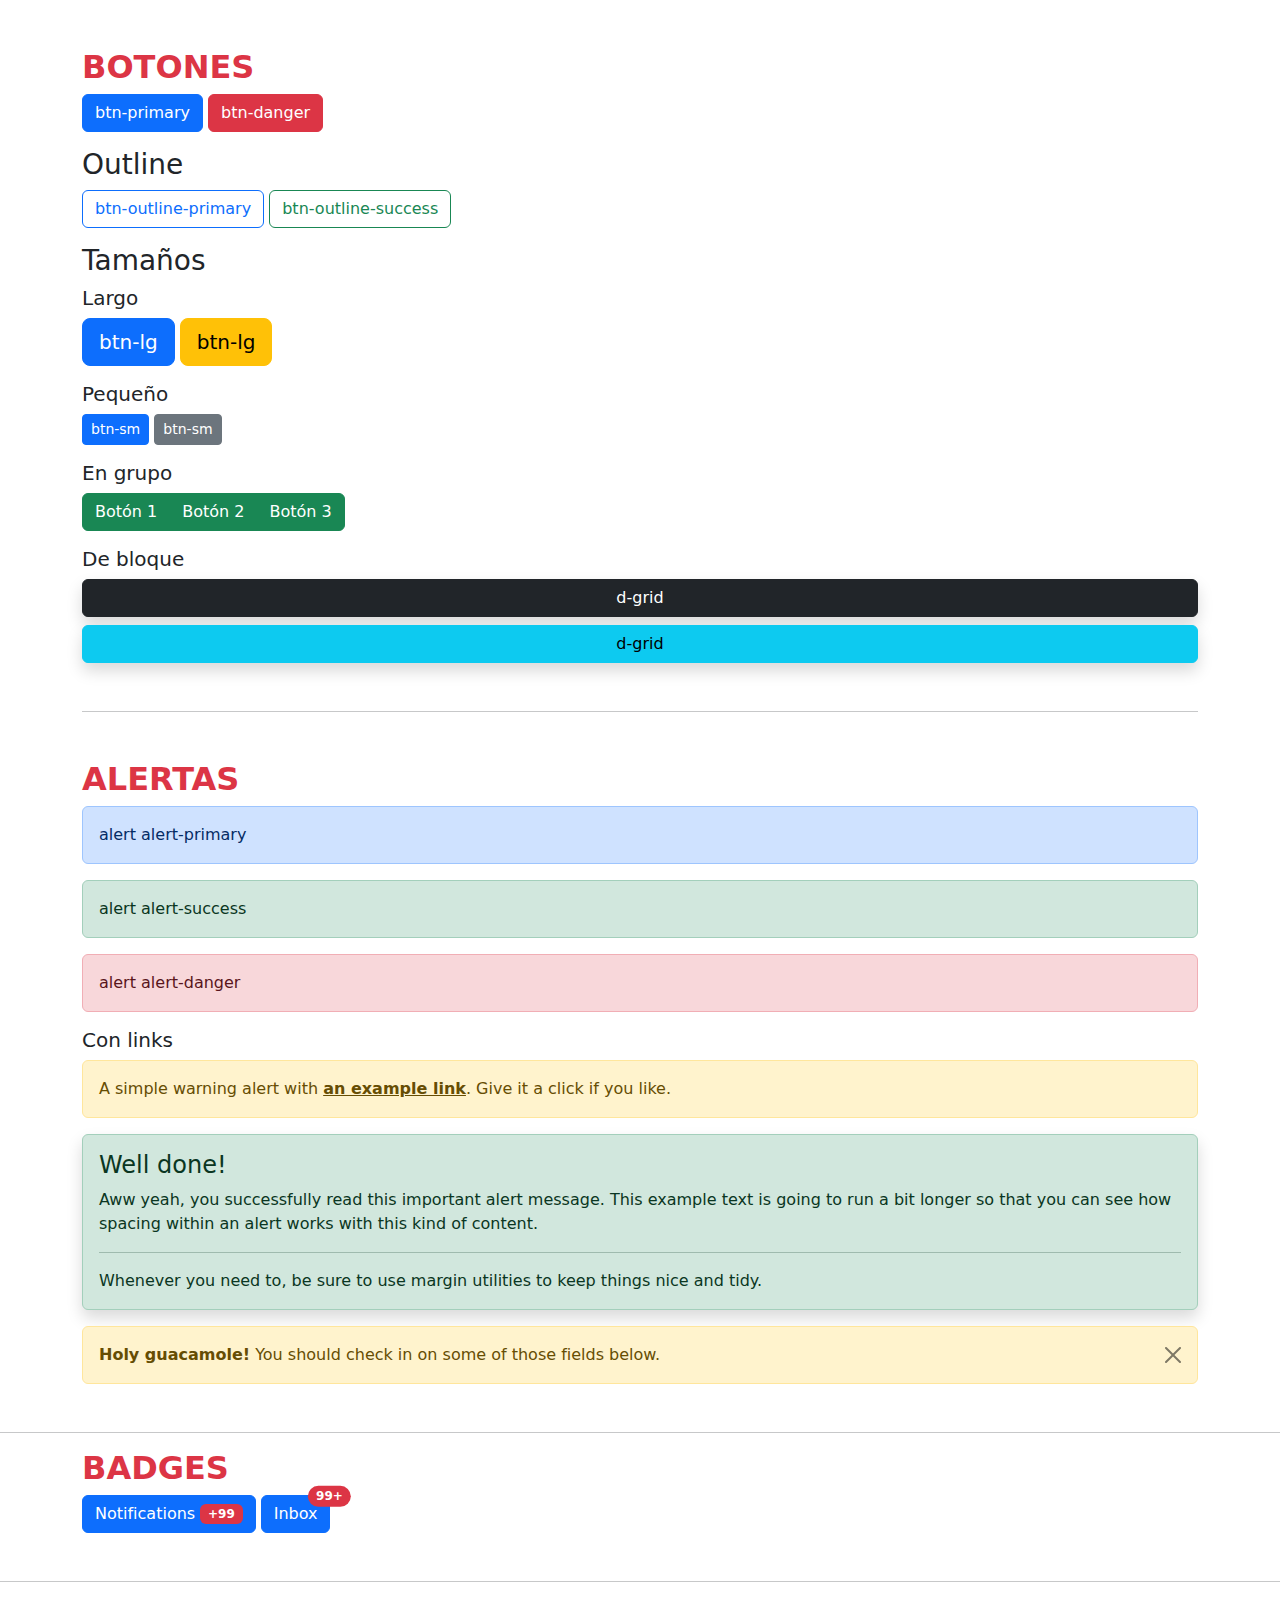
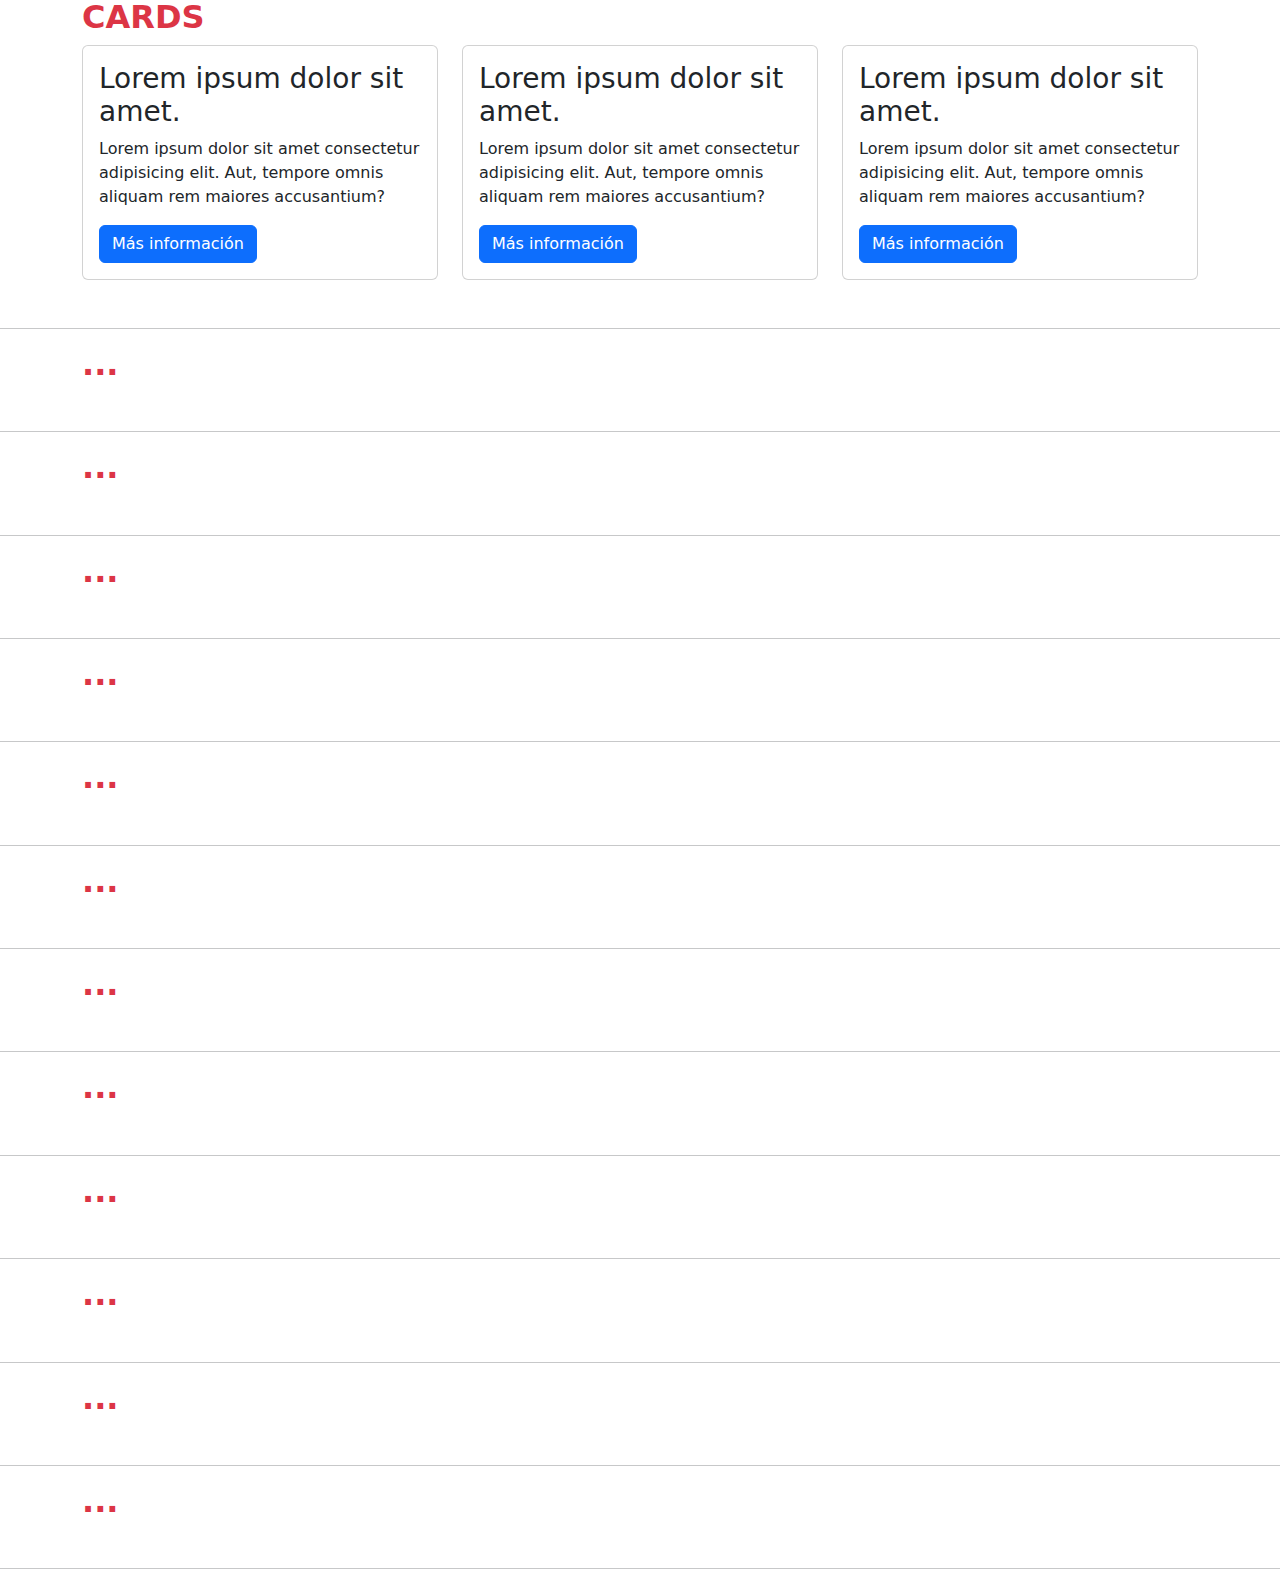
==== Bootstrap/02-practicas/index.html @ 2899cc6e "trabajando con componentes" ====
<!DOCTYPE html>
<html lang="es">
<head>
    <meta charset="UTF-8">
    <meta name="viewport" content="width=device-width, initial-scale=1.0">
    <title>Componentes Bootstrap</title>
    <link rel="stylesheet" href="css/bootstrap.min.css">
</head>
<body>
    <!-- BUTTONS -->
    <div class="container mt-5">
        <h2 class="text-danger text-uppercase fw-bold">Botones</h2>
        <button type="button" class="btn btn-primary">btn-primary</button>
        <a href="#" class="btn btn-danger">btn-danger</a>
        
        <h3 class="mt-3">Outline</h3>
        <a class="btn btn-outline-primary">btn-outline-primary</a>
        <a class="btn btn-outline-success">btn-outline-success</a>
        
        <h3 class="mt-3">Tamaños</h3>
        <h5>Largo</h5>
        <a href="" class="btn btn-primary btn-lg">btn-lg</a>
        <a href="" class="btn btn-warning btn-lg">btn-lg</a>

        <h5 class="mt-3">Pequeño</h5>
        <a href="" class="btn btn-primary btn-sm">btn-sm</a>
        <a href="" class="btn btn-secondary btn-sm">btn-sm</a>

        <h5 class="mt-3">En grupo</h5>
        <div class="btn-group" role="group">
            <a href="" class="btn btn-success">Botón 1</a>
            <a href="" class="btn btn-success">Botón 2</a>
            <a href="" class="btn btn-success">Botón 3</a>
        </div>

        <h5 class="mt-3">De bloque</h5>
        <div class="d-grid gap-2">
            <a href="" class="btn btn-dark shadow">d-grid</a>
            <a href="" class="btn btn-info shadow">d-grid</a>
        </div>
        <hr class="mt-5">
    </div>
    <div class="container mt-5">
        <h2 class="text-danger text-uppercase fw-bold">Alertas</h2> 
        <div class="alert alert-primary" role="alert">
            alert alert-primary
        </div>
        <div class="alert alert-success" >
            alert alert-success
        </div>
        <div class="alert alert-danger" >
            alert alert-danger
        </div>
        <h5> Con links</h5>
        <div class="alert alert-warning" role="alert">
            A simple warning alert with <a href="#" class="alert-link">an example link</a>. Give it a click if you like.
          </div>
          <div class="alert alert-success shadow" role="alert">
            <h4 class="alert-heading">Well done!</h4>
            <p>Aww yeah, you successfully read this important alert message. This example text is going to run a bit longer so that you can see how spacing within an alert works with this kind of content.</p>
            <hr>
            <p class="mb-0">Whenever you need to, be sure to use margin utilities to keep things nice and tidy.</p>
          </div>
          <div class="alert alert-warning alert-dismissible fade show" role="alert">
            <strong>Holy guacamole!</strong> You should check in on some of those fields below.
            <button type="button" class="btn-close" data-bs-dismiss="alert" aria-label="Close"></button>
          </div>
    </div>
    <hr class="mt-5">

    <div class="container">
        <h2 class="text-danger text-uppercase fw-bold">Badges</h2> 
        <button type="button" class="btn btn-primary">
            Notifications <span class="badge text-bg-danger">+99</span>
        </button>
        <button type="button" class="btn btn-primary position-relative">
            Inbox
            <span class="position-absolute top-0 start-100 translate-middle badge rounded-pill bg-danger">
              99+
              <span class="visually-hidden">unread messages</span>
            </span>
          </button>
    </div>

    <hr class="mt-5">

    <div class="container">
        <h2 class="text-danger text-uppercase fw-bold">cards</h2>
        <div class="row">
            <div class="col-12 col-md-4">
                <div class="card">
                    <img src="https://picsum.photos/500" alt="" class="card-img-top img-fluid">
                    <div class="card-body">
                        <h3 class="card-title">Lorem ipsum dolor sit amet.</h3>
                        <p class="card-text">Lorem ipsum dolor sit amet consectetur adipisicing elit. Aut, tempore omnis aliquam rem maiores accusantium?</p>
                        <a href="" class="btn btn-primary">Más información</a>
                    </div>
                </div>
            </div>

            <div class="col-12 col-md-4">
                <div class="card">
                    <img src="https://picsum.photos/500" alt="" class="card-img-top img-fluid">
                    <div class="card-body">
                        <h3 class="card-title">Lorem ipsum dolor sit amet.</h3>
                        <p class="card-text">Lorem ipsum dolor sit amet consectetur adipisicing elit. Aut, tempore omnis aliquam rem maiores accusantium?</p>
                        <a href="" class="btn btn-primary">Más información</a>
                    </div>
                </div>
            </div>

            <div class="col-12 col-md-4">
                <div class="card">
                    <img src="https://picsum.photos/500" alt="" class="card-img-top img-fluid">
                    <div class="card-body">
                        <h3 class="card-title">Lorem ipsum dolor sit amet.</h3>
                        <p class="card-text">Lorem ipsum dolor sit amet consectetur adipisicing elit. Aut, tempore omnis aliquam rem maiores accusantium?</p>
                        <a href="" class="btn btn-primary">Más información</a>
                    </div>
                </div>
            </div>
        </div>

    </div>
    <hr class="mt-5">

    <div class="container">
        <h2 class="text-danger text-uppercase fw-bold">...</h2>


    </div>
    <hr class="mt-5">
    <div class="container">
        <h2 class="text-danger text-uppercase fw-bold">...</h2>


    </div>
    <hr class="mt-5">
    <div class="container">
        <h2 class="text-danger text-uppercase fw-bold">...</h2>


    </div>
    <hr class="mt-5">
    <div class="container">
        <h2 class="text-danger text-uppercase fw-bold">...</h2>


    </div>
    <hr class="mt-5">
    <div class="container">
        <h2 class="text-danger text-uppercase fw-bold">...</h2>


    </div>
    <hr class="mt-5">
    <div class="container">
        <h2 class="text-danger text-uppercase fw-bold">...</h2>


    </div>
    <hr class="mt-5">
    <div class="container">
        <h2 class="text-danger text-uppercase fw-bold">...</h2>


    </div>
    <hr class="mt-5">
    <div class="container">
        <h2 class="text-danger text-uppercase fw-bold">...</h2>


    </div>
    <hr class="mt-5">
    <div class="container">
        <h2 class="text-danger text-uppercase fw-bold">...</h2>


    </div>
    <hr class="mt-5">
    <div class="container">
        <h2 class="text-danger text-uppercase fw-bold">...</h2>


    </div>
    <hr class="mt-5">
    <div class="container">
        <h2 class="text-danger text-uppercase fw-bold">...</h2>


    </div>
    <hr class="mt-5">
    <div class="container">
        <h2 class="text-danger text-uppercase fw-bold">...</h2>


    </div>
    <hr class="mt-5">



<script src="js/bootstrap.bundle.min.js"></script>    
</body>
</html>
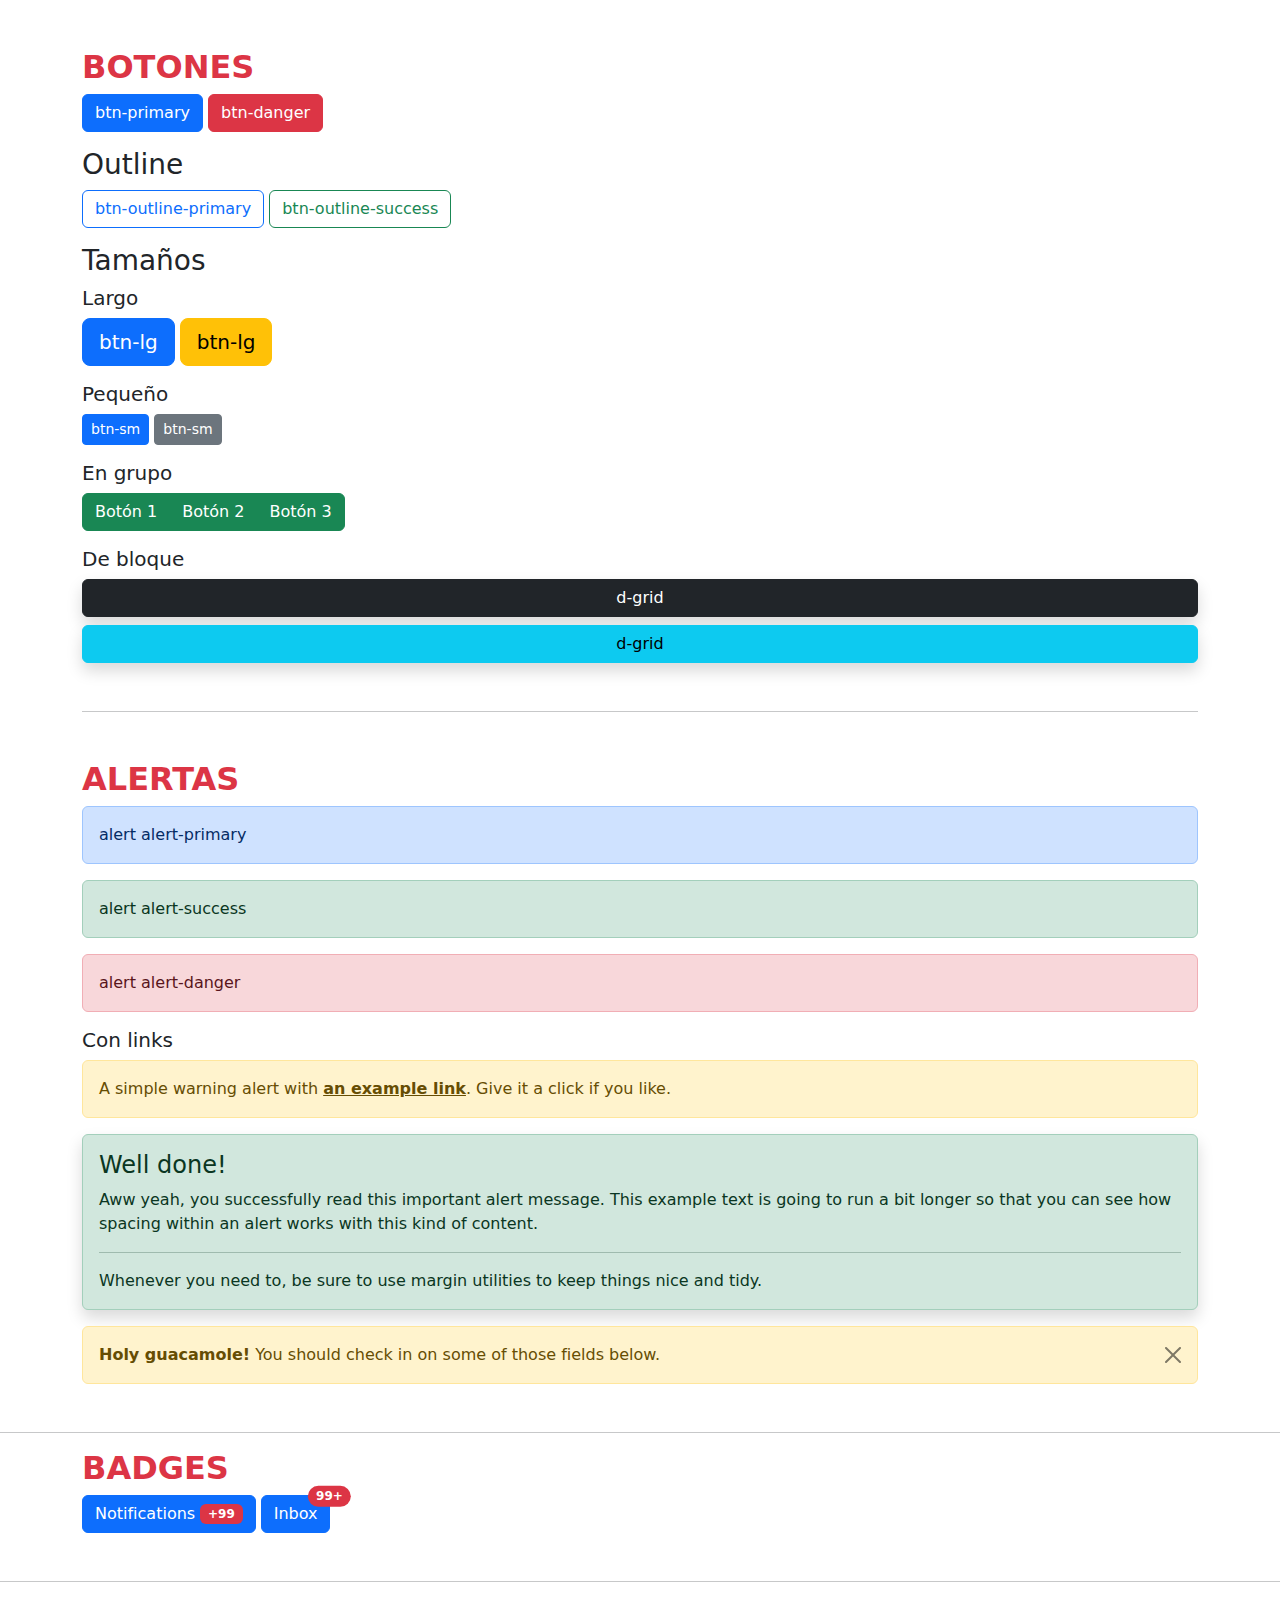
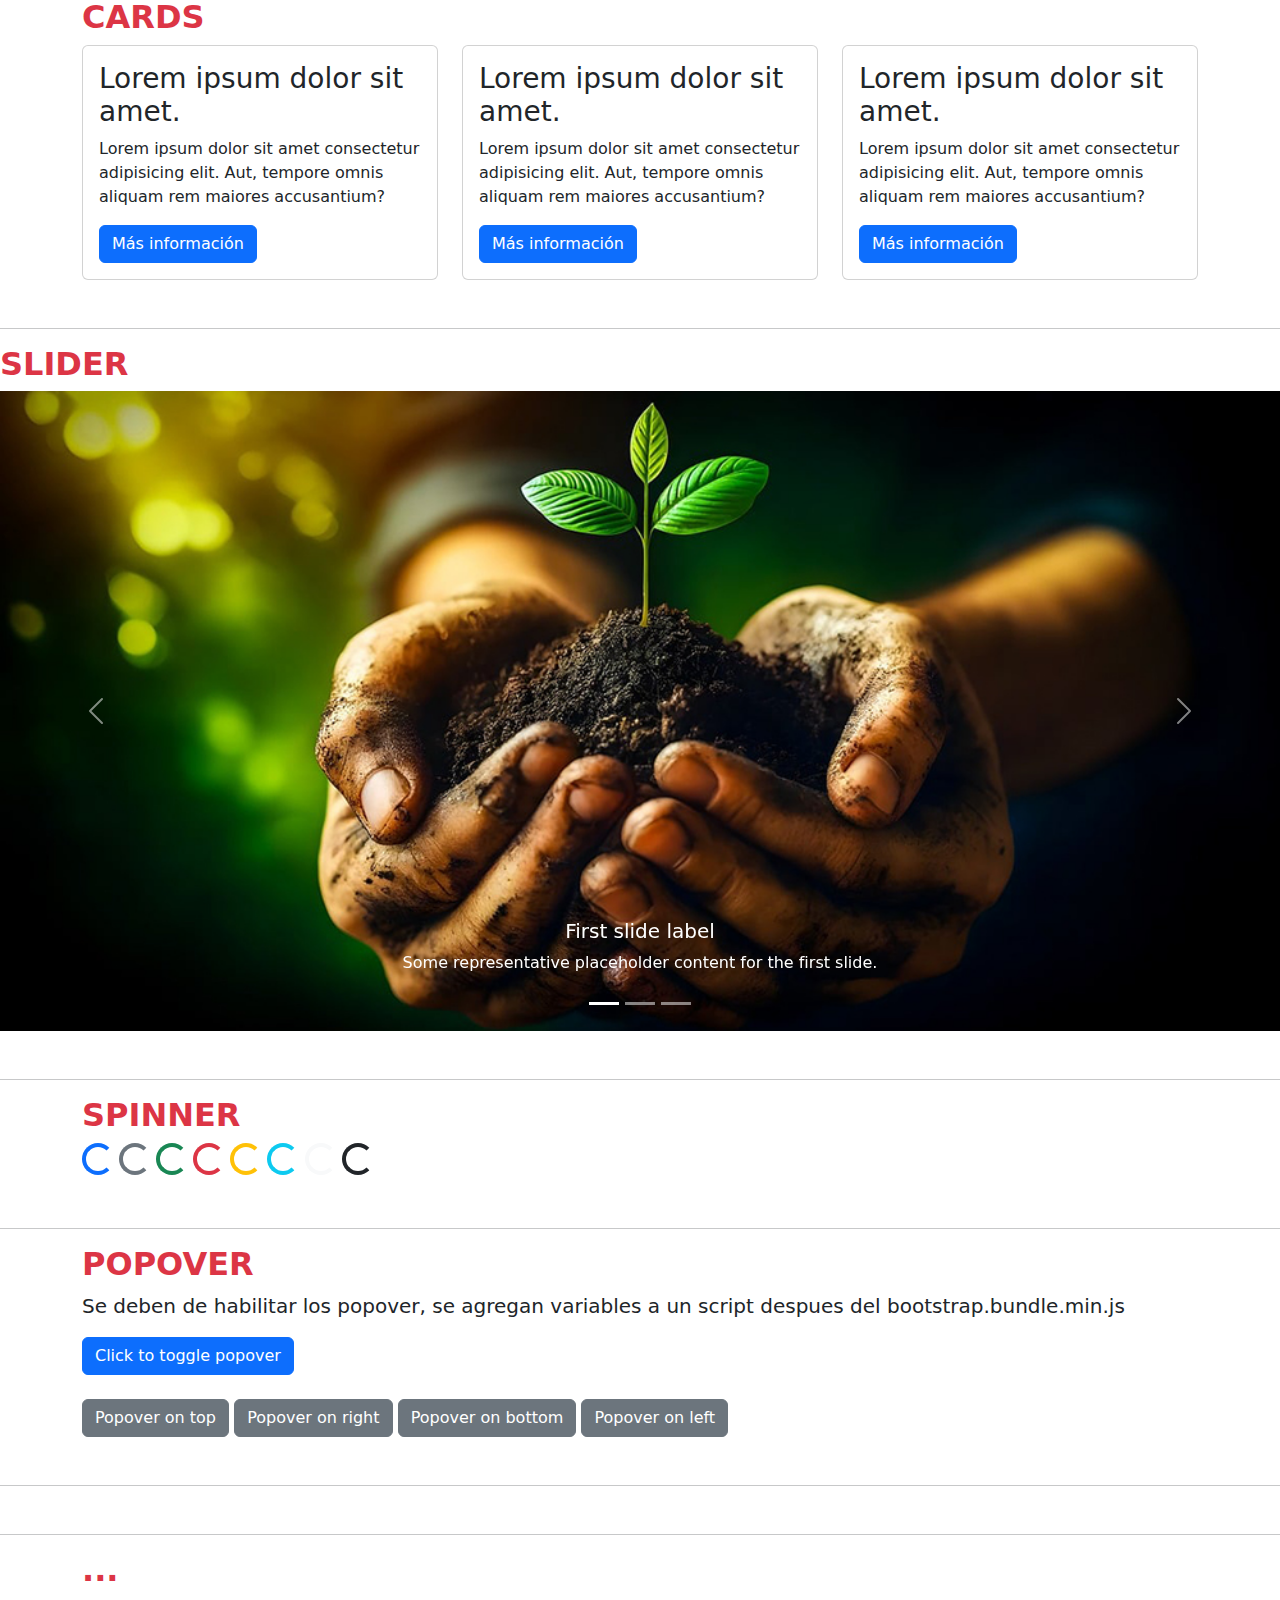
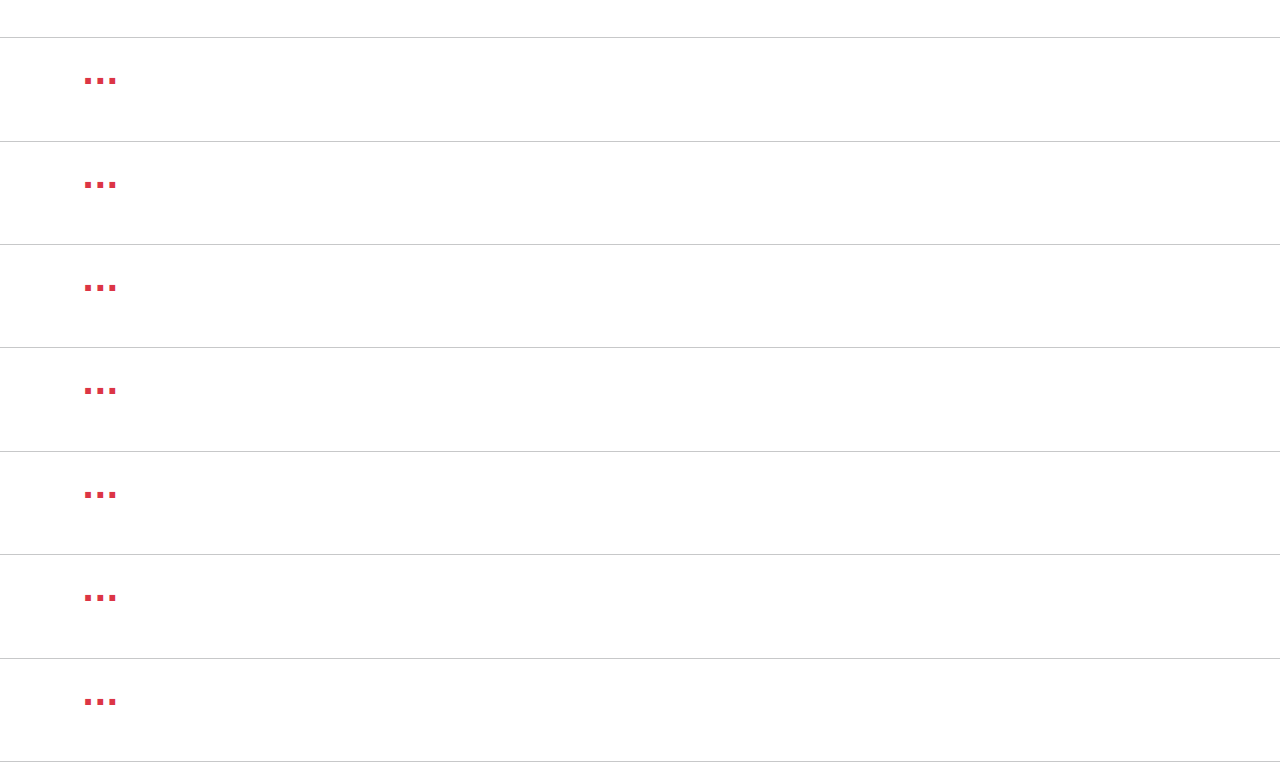
==== commit 227539c0: "Terminando componentes, iniciando practica de pagina con scroll" ====
--- a/Bootstrap/02-practicas/index.html
+++ b/Bootstrap/02-practicas/index.html
@@ -124,26 +124,111 @@
     </div>
     <hr class="mt-5">
 
-    <div class="container">
-        <h2 class="text-danger text-uppercase fw-bold">...</h2>
-
-
-    </div>
-    <hr class="mt-5">
-    <div class="container">
-        <h2 class="text-danger text-uppercase fw-bold">...</h2>
-
-
-    </div>
-    <hr class="mt-5">
-    <div class="container">
-        <h2 class="text-danger text-uppercase fw-bold">...</h2>
-
-
-    </div>
-    <hr class="mt-5">
-    <div class="container">
-        <h2 class="text-danger text-uppercase fw-bold">...</h2>
+    <h2 class="text-danger text-uppercase fw-bold">slider</h2>
+    <div id="carouselExampleAutoplaying" class="carousel slide carousel-fade" data-bs-ride="carousel">
+        <div class="carousel-indicators">
+            <button type="button" data-bs-target="#carouselExampleCaptions" data-bs-slide-to="0" class="active" aria-current="true" aria-label="Slide 1"></button>
+            <button type="button" data-bs-target="#carouselExampleCaptions" data-bs-slide-to="1" aria-label="Slide 2"></button>
+            <button type="button" data-bs-target="#carouselExampleCaptions" data-bs-slide-to="2" aria-label="Slide 3"></button>
+          </div>
+        <div class="carousel-inner">
+          <div class="carousel-item active">
+            <img src="images/1.jpg" class="d-block w-100" alt="...">
+            <div class="carousel-caption d-none d-md-block">
+                <h5>First slide label</h5>
+                <p>Some representative placeholder content for the first slide.</p>
+              </div>
+          </div>
+          <div class="carousel-item">
+            <img src="images/2.jpg" class="d-block w-100" alt="...">
+            <div class="carousel-caption d-none d-md-block">
+                <h5>Second slide label</h5>
+                <p>Some representative placeholder content for the first slide.</p>
+              </div>
+          </div>
+          <div class="carousel-item">
+            <img src="images/3.jpg" class="d-block w-100" alt="...">
+            <div class="carousel-caption d-none d-md-block">
+                <h5>tercer slide label</h5>
+                <p>Some representative placeholder content for the first slide.</p>
+              </div>
+          </div>
+        </div>
+        <button class="carousel-control-prev" type="button" data-bs-target="#carouselExampleAutoplaying" data-bs-slide="prev">
+          <span class="carousel-control-prev-icon" aria-hidden="true"></span>
+          <span class="visually-hidden">Previous</span>
+        </button>
+        <button class="carousel-control-next" type="button" data-bs-target="#carouselExampleAutoplaying" data-bs-slide="next">
+          <span class="carousel-control-next-icon" aria-hidden="true"></span>
+          <span class="visually-hidden">Next</span>
+        </button>
+      </div>
+
+
+    <hr class="mt-5">
+    <div class="container">
+        <h2 class="text-danger text-uppercase fw-bold">spinner</h2>
+        <div class="spinner-border text-primary" role="status">
+            <span class="visually-hidden">Loading...</span>
+          </div>
+          <div class="spinner-border text-secondary" role="status">
+            <span class="visually-hidden">Loading...</span>
+          </div>
+          <div class="spinner-border text-success" role="status">
+            <span class="visually-hidden">Loading...</span>
+          </div>
+          <div class="spinner-border text-danger" role="status">
+            <span class="visually-hidden">Loading...</span>
+          </div>
+          <div class="spinner-border text-warning" role="status">
+            <span class="visually-hidden">Loading...</span>
+          </div>
+          <div class="spinner-border text-info" role="status">
+            <span class="visually-hidden">Loading...</span>
+          </div>
+          <div class="spinner-border text-light" role="status">
+            <span class="visually-hidden">Loading...</span>
+          </div>
+          <div class="spinner-border text-dark" role="status">
+            <span class="visually-hidden">Loading...</span>
+          </div>
+    </div>
+
+
+    <hr class="mt-5">
+    <div class="container">
+        <h2 class="text-danger text-uppercase fw-bold">popover</h2>
+        <p class="lead">Se deben de habilitar los popover, se agregan variables a un script despues del bootstrap.bundle.min.js</p>
+        
+        <button 
+        type="button" 
+        class="btn btn-primary" 
+        data-bs-toggle="popover" 
+        data-bs-title="Título del Popover " 
+        data-bs-content="And here's some amazing content. It's very engaging. Right?">
+        Click to toggle popover
+        </button>
+        <br><br>
+        <button type="button" class="btn btn-secondary" data-bs-container="body" data-bs-toggle="popover" data-bs-placement="top" data-bs-content="Top popover">
+            Popover on top
+          </button>
+          <button type="button" class="btn btn-secondary" data-bs-container="body" data-bs-toggle="popover" data-bs-placement="right" data-bs-content="Right popover">
+            Popover on right
+          </button>
+          <button type="button" class="btn btn-secondary" data-bs-container="body" data-bs-toggle="popover" data-bs-placement="bottom" data-bs-content="Bottom popover">
+            Popover on bottom
+          </button>
+          <button type="button" class="btn btn-secondary" data-bs-container="body" data-bs-toggle="popover" data-bs-placement="left" data-bs-content="Left popover">
+            Popover on left
+          </button>
+
+
+    </div>
+    <hr class="mt-5">
+    <div class="container">
+        <h2 class="text-danger text-uppercase fw-bold"> </h2>
+
+        
 
 
     </div>
@@ -200,5 +285,9 @@
 
 
 <script src="js/bootstrap.bundle.min.js"></script>    
+<script>
+    const popoverTriggerList = document.querySelectorAll('[data-bs-toggle="popover"]')
+    const popoverList = [...popoverTriggerList].map(popoverTriggerEl => new bootstrap.Popover(popoverTriggerEl))
+</script>
 </body>
 </html>